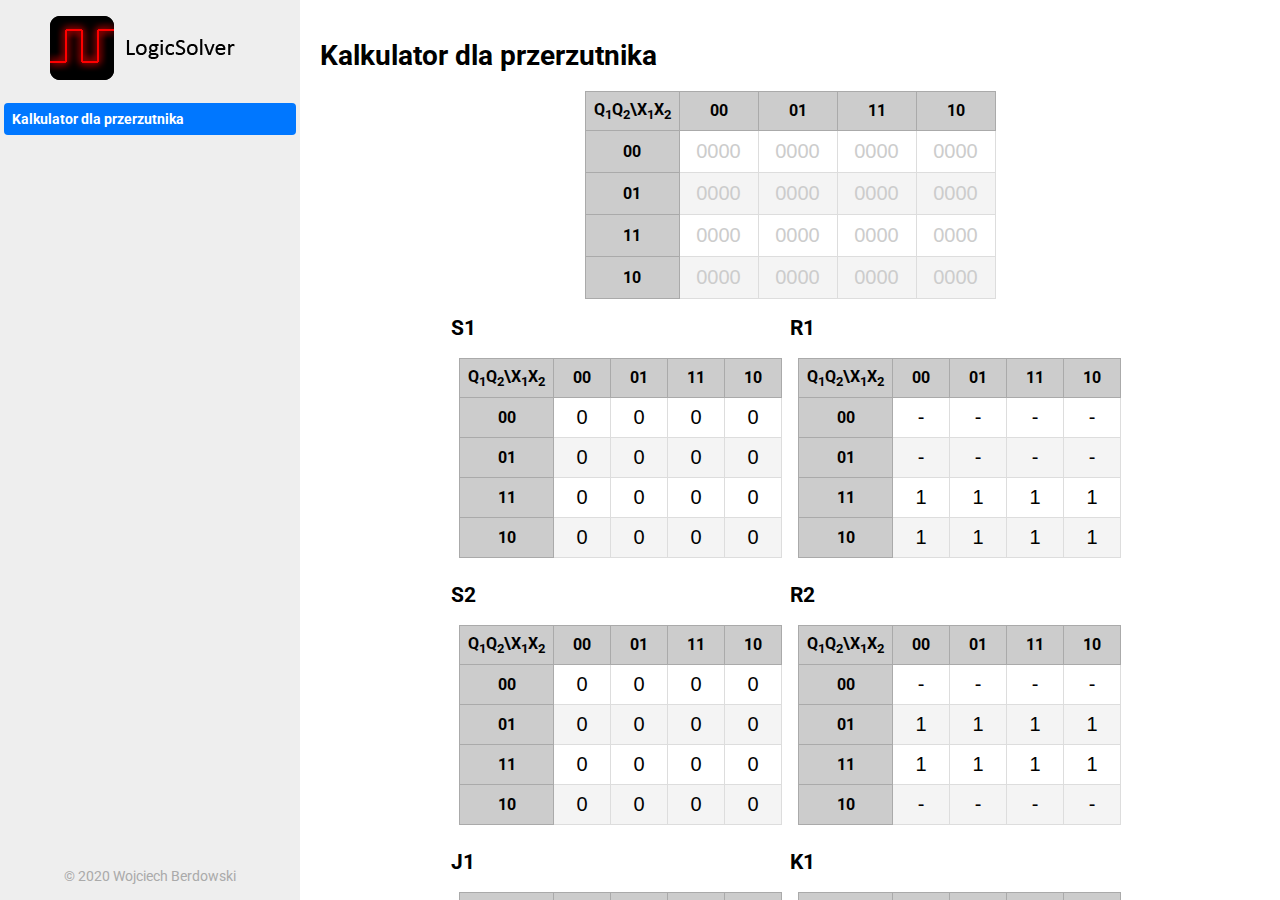
==== index.html @ 9d6afa92 "Add sidebar." ====
<!DOCTYPE html>
<html>
<head>
	<title>LogicSolver</title>
	<meta charset="utf-8"/>
	<link href="https://fonts.googleapis.com/css2?family=Roboto:wght@400;700&display=swap" rel="stylesheet">
	<link rel="shortcut icon" href="res/favicon.png"/>
	<link rel="stylesheet" href="styles/main.css"/>
	<script defer src="app.js"></script>
</head>
<body>
	<div class="sidebar">
		<div class="header">
			<img src="res/logo.png" class="logo">
		</div>
		<div class="nav">
			<div class="nav-item" selected>Kalkulator dla przerzutnika</div>
		</div>
		<div class="footer">
			© 2020 Wojciech Berdowski 
		</div>
	</div>
	<div class="page-content">
		<h1>Kalkulator dla przerzutnika</h1>

		<table id="tabInput">
			<tr><th>Q<sub>1</sub>Q<sub>2</sub>\X<sub>1</sub>X<sub>2</sub></th><th>00</th><th>01</th><th>11</th><th>10</th></tr>
			<tr><th>00</th><td><input type="text"></td><td><input type="text"></td><td><input type="text"></td><td><input type="text"></td></tr>
			<tr><th>01</th><td><input type="text"></td><td><input type="text"></td><td><input type="text"></td><td><input type="text"></td></tr>
			<tr><th>11</th><td><input type="text"></td><td><input type="text"></td><td><input type="text"></td><td><input type="text"></td></tr>
			<tr><th>10</th><td><input type="text"></td><td><input type="text"></td><td><input type="text"></td><td><input type="text"></td></tr>
		</table>

		<div class="results-grid">
			<div class="results-row">
				<div class="results-container">
					<h2>S1</h2>
					<table id="tabs1" class="results"></table>
				</div>

				<div class="results-container">
					<h2>R1</h2>
					<table id="tabr1" class="results"></table>
				</div>
			</div>
			<div class="results-row">
				<div class="results-container">
					<h2>S2</h2>
					<table id="tabs2" class="results"></table>
				</div>

				<div class="results-container">
					<h2>R2</h2>
					<table id="tabr2" class="results"></table>
				</div>
			</div>
		</div>

		<div class="results-grid">
			<div class="results-row">
				<div class="results-container">
					<h2>J1</h2>
					<table id="tabj1" class="results"></table>
				</div>

				<div class="results-container">
					<h2>K1</h2>
					<table id="tabk1" class="results"></table>
				</div>
			</div>
			<div class="results-row">
				<div class="results-container">
					<h2>J2</h2>
					<table id="tabj2" class="results"></table>
				</div>

				<div class="results-container">
					<h2>K2</h2>
					<table id="tabk2" class="results"></table>
				</div>
			</div>
		</div>

		<table id="cheatsheet">
			<tr><th colspan="2">Q<sub>n</sub> -> Q<sub>n+1</sub></th><th>S</th><th>R</th><th>J</th><th>K</th><th>D</th></tr>
			<tr><td>0</td><td>0</td><td>0</td><td>-</td><td>0</td><td>-</td><td>0</td></tr>
			<tr><td>0</td><td>1</td><td>1</td><td>0</td><td>1</td><td>-</td><td>1</td></tr>
			<tr><td>1</td><td>0</td><td>0</td><td>1</td><td>-</td><td>1</td><td>0</td></tr>
			<tr><td>1</td><td>1</td><td>-</td><td>0</td><td>-</td><td>0</td><td>1</td></tr>
		</table>
	</div>
</body>
</html>
---- styles/main.css ----
body {
	font-size: 14px;
	font-family: "Roboto", sans-serif;
	margin: 0;
	height: 100vh;
	display: flex;
	flex-direction: row;
}

button {
	padding: 10px;
	color: #fff;
	background-color: #07f;
	border: none;
	border-radius: 4px;
	font-size: 14px;
	font-family: "Roboto", sans-serif;
	min-width: 100px;
	outline: none;
	cursor: pointer;
}

button:hover {
	background-color: #08f;
}

button:active {
	background-color: #04d;
}

table {
	border-spacing: 0;
	border-collapse: collapse;
}

table td, table th {
	font-size: 20px;
	text-align: center;
}

table th {
	background-color: #ccc;
	color: #000;
	padding: 8px;
	font-size: 16px;
	border: 1px solid #aaa;
}

table td {
	font-family: "Consolas", sans-serif;
	border: 1px solid #ddd;
}

table tr:nth-child(odd) td {
	background: #f4f4f4;
}

table input {
	width: 60px;
	border: none;
	text-align: center;
	padding: 8px;
	font-size: 20px;
	font-family: "Consolas", sans-serif;
	outline: none;
	background: none;
}

table input:focus {
	box-shadow: 0 0 0 3px #07f;
}

table input::placeholder {
	color: #ccc;
}

.page-content {
	flex: 1;
	overflow: auto;
	padding: 20px;
}

#tabInput {
	margin: 0 auto;
}

#cheatsheet {
	margin: 0 auto;
}

.results-grid {
	display: flex;
	flex-direction: column;
}

.results-row {
	margin: 0 auto;
	display: flex;
	flex-direction: row;
}

.results-container {
}

.results {
	margin: 8px;
}

.results td {
	padding: 8px;
	width: 40px;
}

.sidebar {
	max-width: 300px;
	flex: 0.5;
	height: 100vh;
	background-color: #eee;
	display: flex;
	flex-direction: column;
}

.sidebar .nav {
	flex: 1;
}

.footer {
	text-align: center;
	color: #aaa;
	font-size: 14px;
	padding: 16px;
}

.header {
	text-align: center;
	padding: 16px;
}

.nav .nav-item {
	padding: 8px;
	background: #ddd;
	font-weight: bold;
	margin: 4px;
	border-radius: 4px;
	cursor: pointer;
}

.nav .nav-item[selected] {
	background: #07f;
	color: #fff;
}
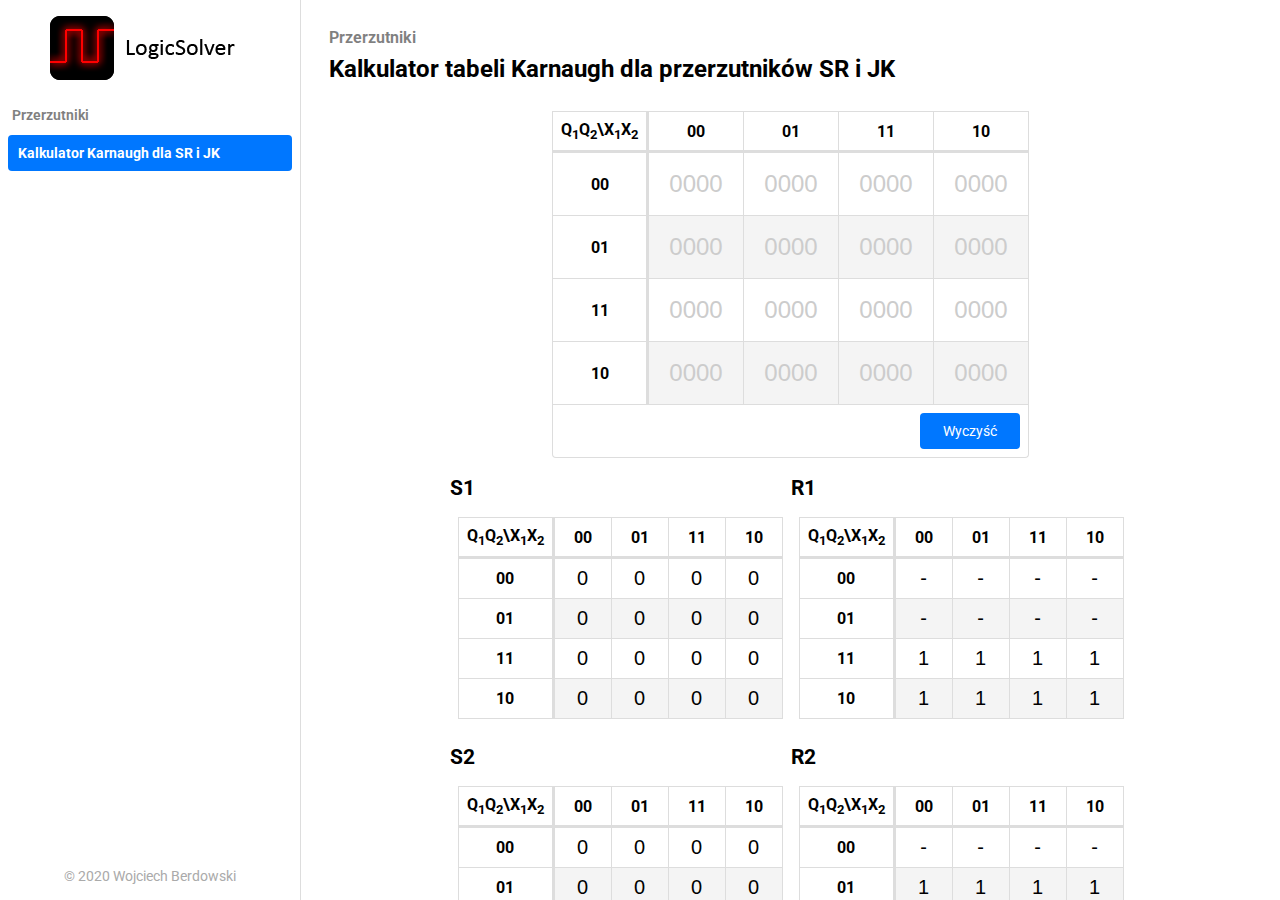
==== commit 1158a5e1: "Change styles." ====
--- a/index.html
+++ b/index.html
@@ -3,6 +3,15 @@
 <head>
 	<title>LogicSolver</title>
 	<meta charset="utf-8"/>
+		<!-- Global site tag (gtag.js) - Google Analytics -->
+	<script async src="https://www.googletagmanager.com/gtag/js?id=UA-38820843-3"></script>
+	<script>
+	  window.dataLayer = window.dataLayer || [];
+	  function gtag(){dataLayer.push(arguments);}
+	  gtag('js', new Date());
+
+	  gtag('config', 'UA-38820843-3');
+	</script>
 	<link href="https://fonts.googleapis.com/css2?family=Roboto:wght@400;700&display=swap" rel="stylesheet">
 	<link rel="shortcut icon" href="res/favicon.png"/>
 	<link rel="stylesheet" href="styles/main.css"/>
@@ -14,44 +23,56 @@
 			<img src="res/logo.png" class="logo">
 		</div>
 		<div class="nav">
-			<div class="nav-item" selected>Kalkulator dla przerzutnika</div>
+			<div class="section-header">Przerzutniki</div>
+			<div class="item" selected>Kalkulator Karnaugh dla SR i JK</div>
 		</div>
 		<div class="footer">
 			© 2020 Wojciech Berdowski 
 		</div>
 	</div>
 	<div class="page-content">
-		<h1>Kalkulator dla przerzutnika</h1>
+		<div class="page-header">
+			<div class="category">Przerzutniki</div>
+			<div class="title">Kalkulator tabeli Karnaugh dla przerzutników SR i JK</div>
+		</div>
 
-		<table id="tabInput">
-			<tr><th>Q<sub>1</sub>Q<sub>2</sub>\X<sub>1</sub>X<sub>2</sub></th><th>00</th><th>01</th><th>11</th><th>10</th></tr>
-			<tr><th>00</th><td><input type="text"></td><td><input type="text"></td><td><input type="text"></td><td><input type="text"></td></tr>
-			<tr><th>01</th><td><input type="text"></td><td><input type="text"></td><td><input type="text"></td><td><input type="text"></td></tr>
-			<tr><th>11</th><td><input type="text"></td><td><input type="text"></td><td><input type="text"></td><td><input type="text"></td></tr>
-			<tr><th>10</th><td><input type="text"></td><td><input type="text"></td><td><input type="text"></td><td><input type="text"></td></tr>
-		</table>
+		<div class="box">
+			<form>
+				<table id="tabInput" class="karnaugh">
+					<tr><th>Q<sub>1</sub>Q<sub>2</sub>\X<sub>1</sub>X<sub>2</sub></th><th>00</th><th>01</th><th>11</th><th>10</th></tr>
+					<tr><th>00</th><td><input type="text"></td><td><input type="text"></td><td><input type="text"></td><td><input type="text"></td></tr>
+					<tr><th>01</th><td><input type="text"></td><td><input type="text"></td><td><input type="text"></td><td><input type="text"></td></tr>
+					<tr><th>11</th><td><input type="text"></td><td><input type="text"></td><td><input type="text"></td><td><input type="text"></td></tr>
+					<tr><th>10</th><td><input type="text"></td><td><input type="text"></td><td><input type="text"></td><td><input type="text"></td></tr>
+				</table>
+				
+				<div class="actions">
+					<input type="reset" class="button focusable" value="Wyczyść">
+				</div>
+			</form>
+		</div>
 
 		<div class="results-grid">
 			<div class="results-row">
 				<div class="results-container">
 					<h2>S1</h2>
-					<table id="tabs1" class="results"></table>
+					<table id="tabs1" class="results karnaugh"></table>
 				</div>
 
 				<div class="results-container">
 					<h2>R1</h2>
-					<table id="tabr1" class="results"></table>
+					<table id="tabr1" class="results karnaugh"></table>
 				</div>
 			</div>
 			<div class="results-row">
 				<div class="results-container">
 					<h2>S2</h2>
-					<table id="tabs2" class="results"></table>
+					<table id="tabs2" class="results karnaugh"></table>
 				</div>
 
 				<div class="results-container">
 					<h2>R2</h2>
-					<table id="tabr2" class="results"></table>
+					<table id="tabr2" class="results karnaugh"></table>
 				</div>
 			</div>
 		</div>
@@ -60,26 +81,28 @@
 			<div class="results-row">
 				<div class="results-container">
 					<h2>J1</h2>
-					<table id="tabj1" class="results"></table>
+					<table id="tabj1" class="results karnaugh"></table>
 				</div>
 
 				<div class="results-container">
 					<h2>K1</h2>
-					<table id="tabk1" class="results"></table>
+					<table id="tabk1" class="results karnaugh"></table>
 				</div>
 			</div>
 			<div class="results-row">
 				<div class="results-container">
 					<h2>J2</h2>
-					<table id="tabj2" class="results"></table>
+					<table id="tabj2" class="results karnaugh"></table>
 				</div>
 
 				<div class="results-container">
 					<h2>K2</h2>
-					<table id="tabk2" class="results"></table>
+					<table id="tabk2" class="results karnaugh"></table>
 				</div>
 			</div>
 		</div>
+
+		<h2>Tabela wzbudzeń przerzutników SR i JK</h2>
 
 		<table id="cheatsheet">
 			<tr><th colspan="2">Q<sub>n</sub> -> Q<sub>n+1</sub></th><th>S</th><th>R</th><th>J</th><th>K</th><th>D</th></tr>
--- a/styles/main.css
+++ b/styles/main.css
@@ -7,7 +7,7 @@
 	flex-direction: row;
 }
 
-button {
+.button {
 	padding: 10px;
 	color: #fff;
 	background-color: #07f;
@@ -20,12 +20,12 @@
 	cursor: pointer;
 }
 
-button:hover {
-	background-color: #08f;
-}
-
-button:active {
-	background-color: #04d;
+.button:active {
+	background-color: #0054b5;
+}
+
+.focusable:focus {
+	box-shadow: 0 0 0 4px rgba(102, 174, 255, 0.5);
 }
 
 table {
@@ -39,11 +39,19 @@
 }
 
 table th {
-	background-color: #ccc;
+	background-color: #fff;
 	color: #000;
 	padding: 8px;
 	font-size: 16px;
-	border: 1px solid #aaa;
+	border: 1px solid #ddd;
+}
+
+.karnaugh th:first-child {
+	border-right: 3px solid #ddd;
+}
+
+.karnaugh tr:first-child th {
+	border-bottom: 3px solid #ddd;
 }
 
 table td {
@@ -59,8 +67,8 @@
 	width: 60px;
 	border: none;
 	text-align: center;
-	padding: 8px;
-	font-size: 20px;
+	padding: 16px;
+	font-size: 24px;
 	font-family: "Consolas", sans-serif;
 	outline: none;
 	background: none;
@@ -80,6 +88,24 @@
 	padding: 20px;
 }
 
+.page-header {
+	padding: 4px;
+	margin-bottom: 20px;
+}
+
+.page-header .category {
+	font-size: 16px;
+	font-weight: bold;
+	color: rgba(0,0,0,0.5);
+	padding: 4px;
+}
+
+.page-header .title {
+	font-size: 24px;
+	font-weight: bold;
+	padding: 4px
+}
+
 #tabInput {
 	margin: 0 auto;
 }
@@ -115,9 +141,10 @@
 	max-width: 300px;
 	flex: 0.5;
 	height: 100vh;
-	background-color: #eee;
+	background-color: #fff;
 	display: flex;
 	flex-direction: column;
+	border-right: 1px solid #ddd;
 }
 
 .sidebar .nav {
@@ -136,16 +163,46 @@
 	padding: 16px;
 }
 
-.nav .nav-item {
-	padding: 8px;
-	background: #ddd;
-	font-weight: bold;
+.nav {
+	padding: 0 4px;
+}
+
+.nav .item {
+	padding: 10px;
+	background: rgba(0,0,0,0.07);
 	margin: 4px;
 	border-radius: 4px;
 	cursor: pointer;
-}
-
-.nav .nav-item[selected] {
+	font-size: 14px;
+}
+
+.nav .item[selected] {
 	background: #07f;
 	color: #fff;
+	font-weight: bold;
+}
+
+.nav .section-header {
+	padding: 8px;
+	font-size: 14px;
+	font-weight: bold;
+	color: rgba(0,0,0,0.5);
+}
+
+.actions {
+	text-align: right;
+	padding: 8px;
+	background: #fff;
+	border-radius: 0 0 4px 4px;
+	border: 1px solid #ddd;
+	border-top: none;
+}
+
+.box {
+	display: flex;
+	justify-content: center;
+}
+
+form {
+	display: inline-block;
 }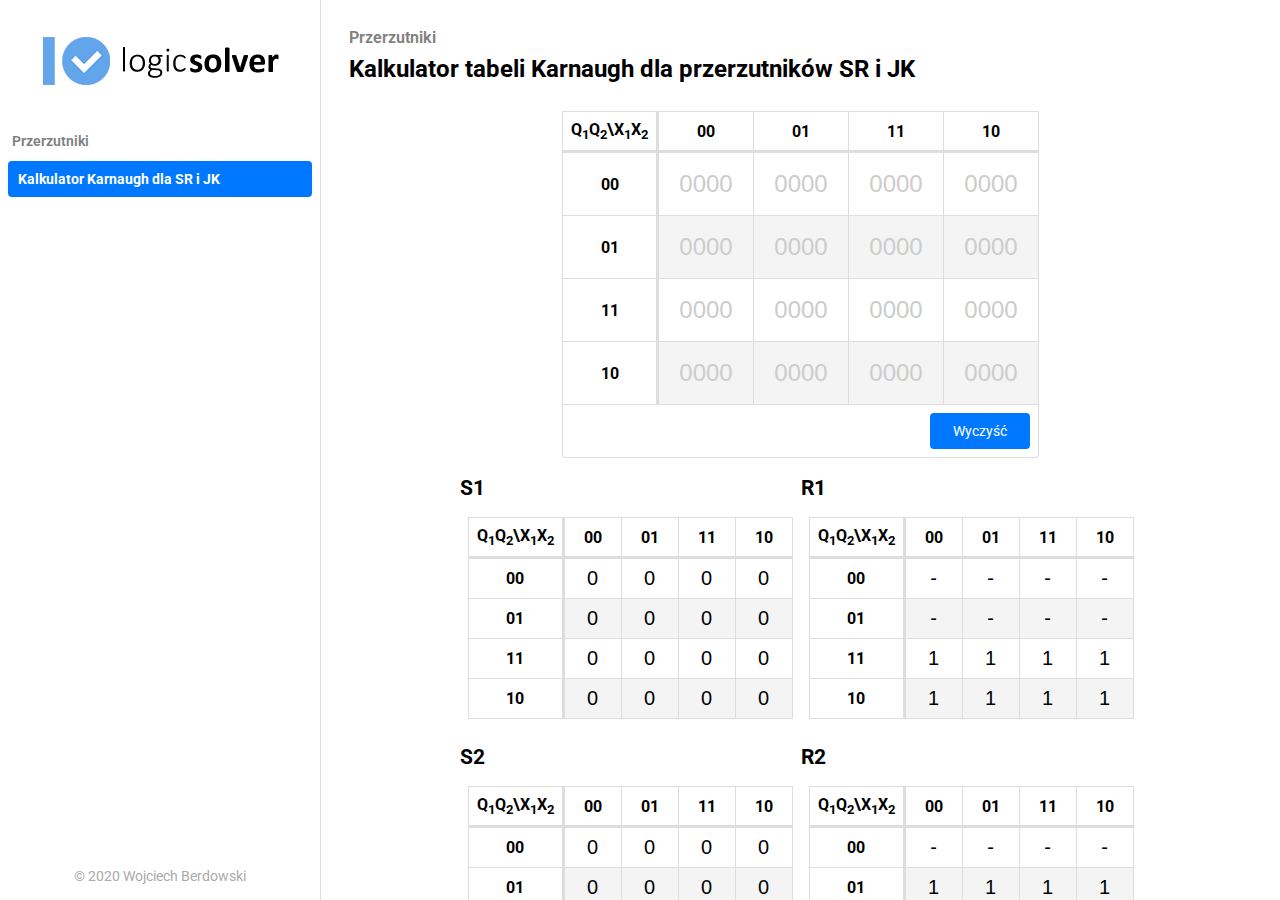
==== commit b891f868: "Change logo and title." ====
--- a/index.html
+++ b/index.html
@@ -1,7 +1,7 @@
 <!DOCTYPE html>
 <html>
 <head>
-	<title>LogicSolver</title>
+	<title>Logic Solver</title>
 	<meta charset="utf-8"/>
 		<!-- Global site tag (gtag.js) - Google Analytics -->
 	<script async src="https://www.googletagmanager.com/gtag/js?id=UA-38820843-3"></script>
--- a/styles/main.css
+++ b/styles/main.css
@@ -138,7 +138,7 @@
 }
 
 .sidebar {
-	max-width: 300px;
+	max-width: 320px;
 	flex: 0.5;
 	height: 100vh;
 	background-color: #fff;
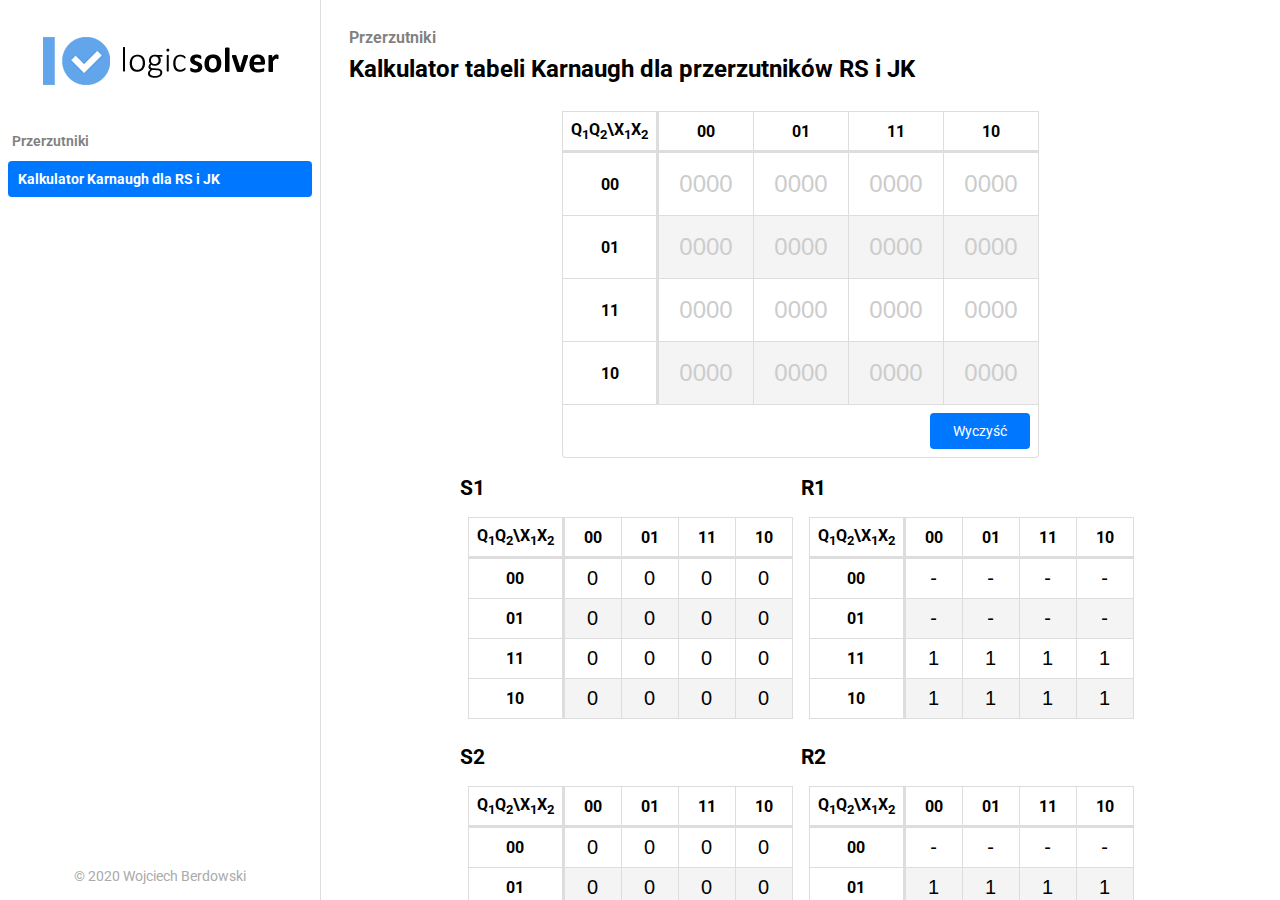
==== commit 6768a419: "Change SR to RS." ====
--- a/index.html
+++ b/index.html
@@ -24,7 +24,7 @@
 		</div>
 		<div class="nav">
 			<div class="section-header">Przerzutniki</div>
-			<div class="item" selected>Kalkulator Karnaugh dla SR i JK</div>
+			<div class="item" selected>Kalkulator Karnaugh dla RS i JK</div>
 		</div>
 		<div class="footer">
 			© 2020 Wojciech Berdowski 
@@ -33,7 +33,7 @@
 	<div class="page-content">
 		<div class="page-header">
 			<div class="category">Przerzutniki</div>
-			<div class="title">Kalkulator tabeli Karnaugh dla przerzutników SR i JK</div>
+			<div class="title">Kalkulator tabeli Karnaugh dla przerzutników RS i JK</div>
 		</div>
 
 		<div class="box">
@@ -102,7 +102,7 @@
 			</div>
 		</div>
 
-		<h2>Tabela wzbudzeń przerzutników SR i JK</h2>
+		<h2>Tabela wzbudzeń przerzutników RS i JK</h2>
 
 		<table id="cheatsheet">
 			<tr><th colspan="2">Q<sub>n</sub> -> Q<sub>n+1</sub></th><th>S</th><th>R</th><th>J</th><th>K</th><th>D</th></tr>
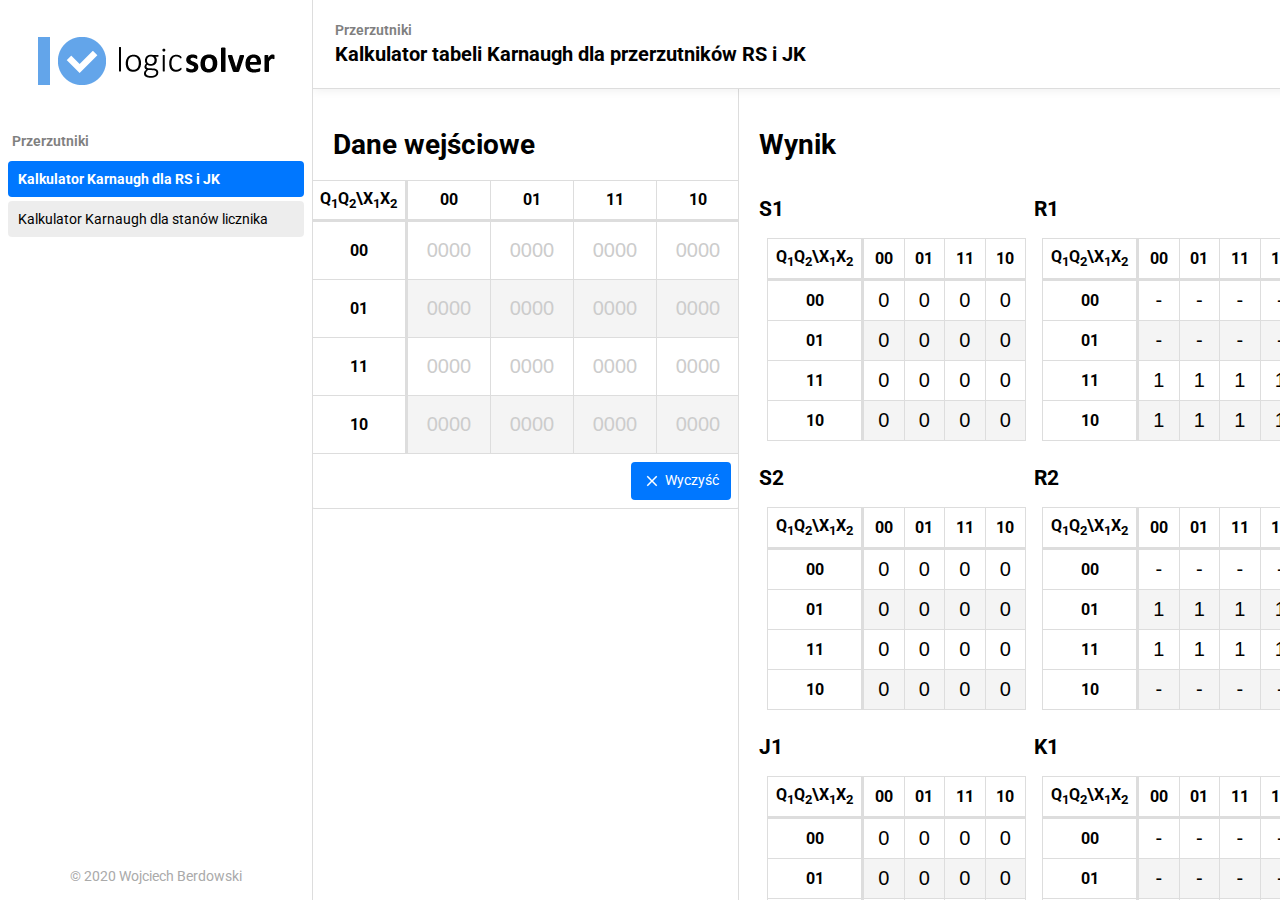
==== commit cb13ca92: "Add async page loading." ====
--- a/index.html
+++ b/index.html
@@ -15,7 +15,7 @@
 	<link href="https://fonts.googleapis.com/css2?family=Roboto:wght@400;700&display=swap" rel="stylesheet">
 	<link rel="shortcut icon" href="res/favicon.png"/>
 	<link rel="stylesheet" href="styles/main.css"/>
-	<script defer src="app.js"></script>
+	<script src="app.js"></script>
 </head>
 <body>
 	<div class="sidebar">
@@ -25,92 +25,21 @@
 		<div class="nav">
 			<div class="section-header">Przerzutniki</div>
 			<div class="item" selected>Kalkulator Karnaugh dla RS i JK</div>
+			<div class="item">Kalkulator Karnaugh dla stanów licznika</div>
 		</div>
 		<div class="footer">
 			© 2020 Wojciech Berdowski 
 		</div>
 	</div>
-	<div class="page-content">
+	<div class="page-section">
 		<div class="page-header">
 			<div class="category">Przerzutniki</div>
 			<div class="title">Kalkulator tabeli Karnaugh dla przerzutników RS i JK</div>
 		</div>
-
-		<div class="box">
-			<form>
-				<table id="tabInput" class="karnaugh">
-					<tr><th>Q<sub>1</sub>Q<sub>2</sub>\X<sub>1</sub>X<sub>2</sub></th><th>00</th><th>01</th><th>11</th><th>10</th></tr>
-					<tr><th>00</th><td><input type="text"></td><td><input type="text"></td><td><input type="text"></td><td><input type="text"></td></tr>
-					<tr><th>01</th><td><input type="text"></td><td><input type="text"></td><td><input type="text"></td><td><input type="text"></td></tr>
-					<tr><th>11</th><td><input type="text"></td><td><input type="text"></td><td><input type="text"></td><td><input type="text"></td></tr>
-					<tr><th>10</th><td><input type="text"></td><td><input type="text"></td><td><input type="text"></td><td><input type="text"></td></tr>
-				</table>
-				
-				<div class="actions">
-					<input type="reset" class="button focusable" value="Wyczyść">
-				</div>
-			</form>
-		</div>
-
-		<div class="results-grid">
-			<div class="results-row">
-				<div class="results-container">
-					<h2>S1</h2>
-					<table id="tabs1" class="results karnaugh"></table>
-				</div>
-
-				<div class="results-container">
-					<h2>R1</h2>
-					<table id="tabr1" class="results karnaugh"></table>
-				</div>
-			</div>
-			<div class="results-row">
-				<div class="results-container">
-					<h2>S2</h2>
-					<table id="tabs2" class="results karnaugh"></table>
-				</div>
-
-				<div class="results-container">
-					<h2>R2</h2>
-					<table id="tabr2" class="results karnaugh"></table>
-				</div>
-			</div>
-		</div>
-
-		<div class="results-grid">
-			<div class="results-row">
-				<div class="results-container">
-					<h2>J1</h2>
-					<table id="tabj1" class="results karnaugh"></table>
-				</div>
-
-				<div class="results-container">
-					<h2>K1</h2>
-					<table id="tabk1" class="results karnaugh"></table>
-				</div>
-			</div>
-			<div class="results-row">
-				<div class="results-container">
-					<h2>J2</h2>
-					<table id="tabj2" class="results karnaugh"></table>
-				</div>
-
-				<div class="results-container">
-					<h2>K2</h2>
-					<table id="tabk2" class="results karnaugh"></table>
-				</div>
-			</div>
-		</div>
-
-		<h2>Tabela wzbudzeń przerzutników RS i JK</h2>
-
-		<table id="cheatsheet">
-			<tr><th colspan="2">Q<sub>n</sub> -> Q<sub>n+1</sub></th><th>S</th><th>R</th><th>J</th><th>K</th><th>D</th></tr>
-			<tr><td>0</td><td>0</td><td>0</td><td>-</td><td>0</td><td>-</td><td>0</td></tr>
-			<tr><td>0</td><td>1</td><td>1</td><td>0</td><td>1</td><td>-</td><td>1</td></tr>
-			<tr><td>1</td><td>0</td><td>0</td><td>1</td><td>-</td><td>1</td><td>0</td></tr>
-			<tr><td>1</td><td>1</td><td>-</td><td>0</td><td>-</td><td>0</td><td>1</td></tr>
-		</table>
+		<div class="page-content"></div>
+		<script>
+			loadSubpage("pages/calc_karnaugh_rs_jk");
+		</script>
 	</div>
 </body>
 </html>--- a/styles/main.css
+++ b/styles/main.css
@@ -28,6 +28,12 @@
 	box-shadow: 0 0 0 4px rgba(102, 174, 255, 0.5);
 }
 
+.button-icon {
+	display: inline-block;
+	vertical-align: middle;
+	margin-right: 4px;
+}
+
 table {
 	border-spacing: 0;
 	border-collapse: collapse;
@@ -64,11 +70,11 @@
 }
 
 table input {
-	width: 60px;
+	width: 48px;
 	border: none;
 	text-align: center;
 	padding: 16px;
-	font-size: 24px;
+	font-size: 20px;
 	font-family: "Consolas", sans-serif;
 	outline: none;
 	background: none;
@@ -82,28 +88,36 @@
 	color: #ccc;
 }
 
+.page-section {
+	display: flex;
+	flex-direction: column;
+	flex: 1;
+	height: 100vh;
+}
+
+.page-header {
+	padding: 20px;
+	border-bottom: 1px solid #ddd;
+	box-shadow: 0 1px 10px rgba(0,0,0,0.07);
+	z-index: 1;
+}
+
+.page-header .category {
+	font-size: 14px;
+	font-weight: bold;
+	color: rgba(0,0,0,0.5);
+	padding: 2px;
+}
+
+.page-header .title {
+	font-size: 20px;
+	font-weight: bold;
+	padding: 2px;
+}
+
 .page-content {
-	flex: 1;
+	display: flex;
 	overflow: auto;
-	padding: 20px;
-}
-
-.page-header {
-	padding: 4px;
-	margin-bottom: 20px;
-}
-
-.page-header .category {
-	font-size: 16px;
-	font-weight: bold;
-	color: rgba(0,0,0,0.5);
-	padding: 4px;
-}
-
-.page-header .title {
-	font-size: 24px;
-	font-weight: bold;
-	padding: 4px
 }
 
 #tabInput {
@@ -145,6 +159,7 @@
 	display: flex;
 	flex-direction: column;
 	border-right: 1px solid #ddd;
+	z-index: 10;
 }
 
 .sidebar .nav {
@@ -205,4 +220,24 @@
 
 form {
 	display: inline-block;
+}
+
+.split {
+	flex: 1;
+	display: flex;
+}
+
+.vertical {
+	flex-direction: row;
+}
+
+.panel {
+	flex: 1;
+	border-right: 1px solid #ddd;
+	padding: 20px;
+	overflow: auto;
+}
+
+.panel:last-of-type {
+	border-right: none;
 }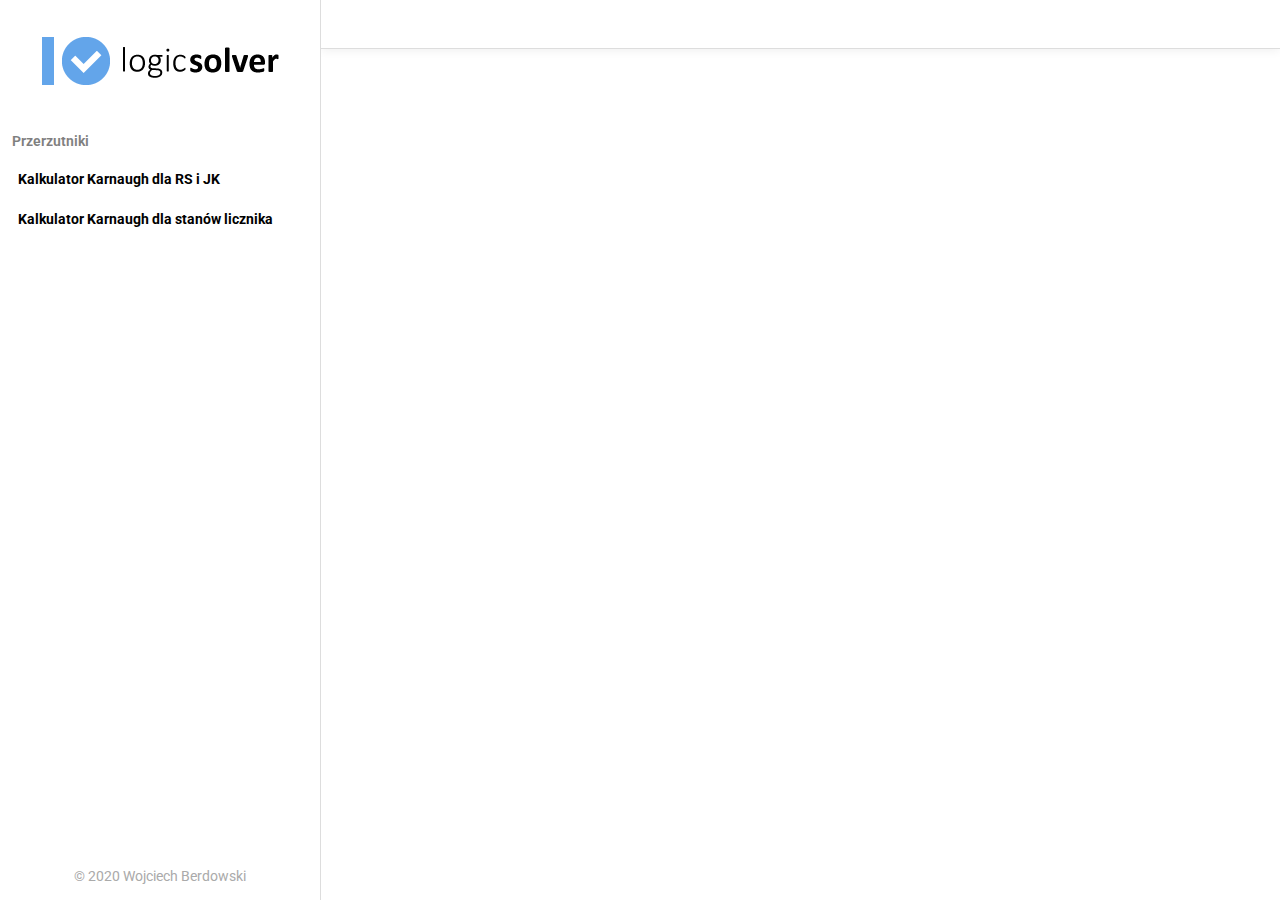
==== commit 1c44ff6d: "Add second page." ====
--- a/index.html
+++ b/index.html
@@ -24,8 +24,8 @@
 		</div>
 		<div class="nav">
 			<div class="section-header">Przerzutniki</div>
-			<div class="item" selected>Kalkulator Karnaugh dla RS i JK</div>
-			<div class="item">Kalkulator Karnaugh dla stanów licznika</div>
+			<div class="item" data="pages/calc_karnaugh_rs_jk">Kalkulator Karnaugh dla RS i JK</div>
+			<div class="item" data="pages/calc_karnaugh_counter">Kalkulator Karnaugh dla stanów licznika</div>
 		</div>
 		<div class="footer">
 			© 2020 Wojciech Berdowski 
@@ -33,13 +33,10 @@
 	</div>
 	<div class="page-section">
 		<div class="page-header">
-			<div class="category">Przerzutniki</div>
-			<div class="title">Kalkulator tabeli Karnaugh dla przerzutników RS i JK</div>
+			<div class="category"></div>
+			<div class="title"></div>
 		</div>
 		<div class="page-content"></div>
-		<script>
-			loadSubpage("pages/calc_karnaugh_rs_jk");
-		</script>
 	</div>
 </body>
 </html>--- a/styles/main.css
+++ b/styles/main.css
@@ -184,17 +184,20 @@
 
 .nav .item {
 	padding: 10px;
-	background: rgba(0,0,0,0.07);
 	margin: 4px;
 	border-radius: 4px;
 	cursor: pointer;
 	font-size: 14px;
+	font-weight: bold;
+}
+
+.nav .item:hover {
+	background: rgba(0,0,0,0.07);
 }
 
 .nav .item[selected] {
 	background: #07f;
 	color: #fff;
-	font-weight: bold;
 }
 
 .nav .section-header {
@@ -205,12 +208,27 @@
 }
 
 .actions {
+	display: flex;
+	flex-direction: row;
 	text-align: right;
 	padding: 8px;
 	background: #fff;
 	border-radius: 0 0 4px 4px;
 	border: 1px solid #ddd;
 	border-top: none;
+	align-items: center;
+}
+
+.hint {
+	display: block;
+	flex: 1;
+	flex-grow: 1;
+	overflow: hidden;
+	color: rgba(0,0,0,0.7);
+	word-wrap: break-word;
+	text-align: left;
+	font-size: 12px;
+	margin-right: 8px;
 }
 
 .box {
@@ -219,7 +237,7 @@
 }
 
 form {
-	display: inline-block;
+	max-width: 432px;
 }
 
 .split {
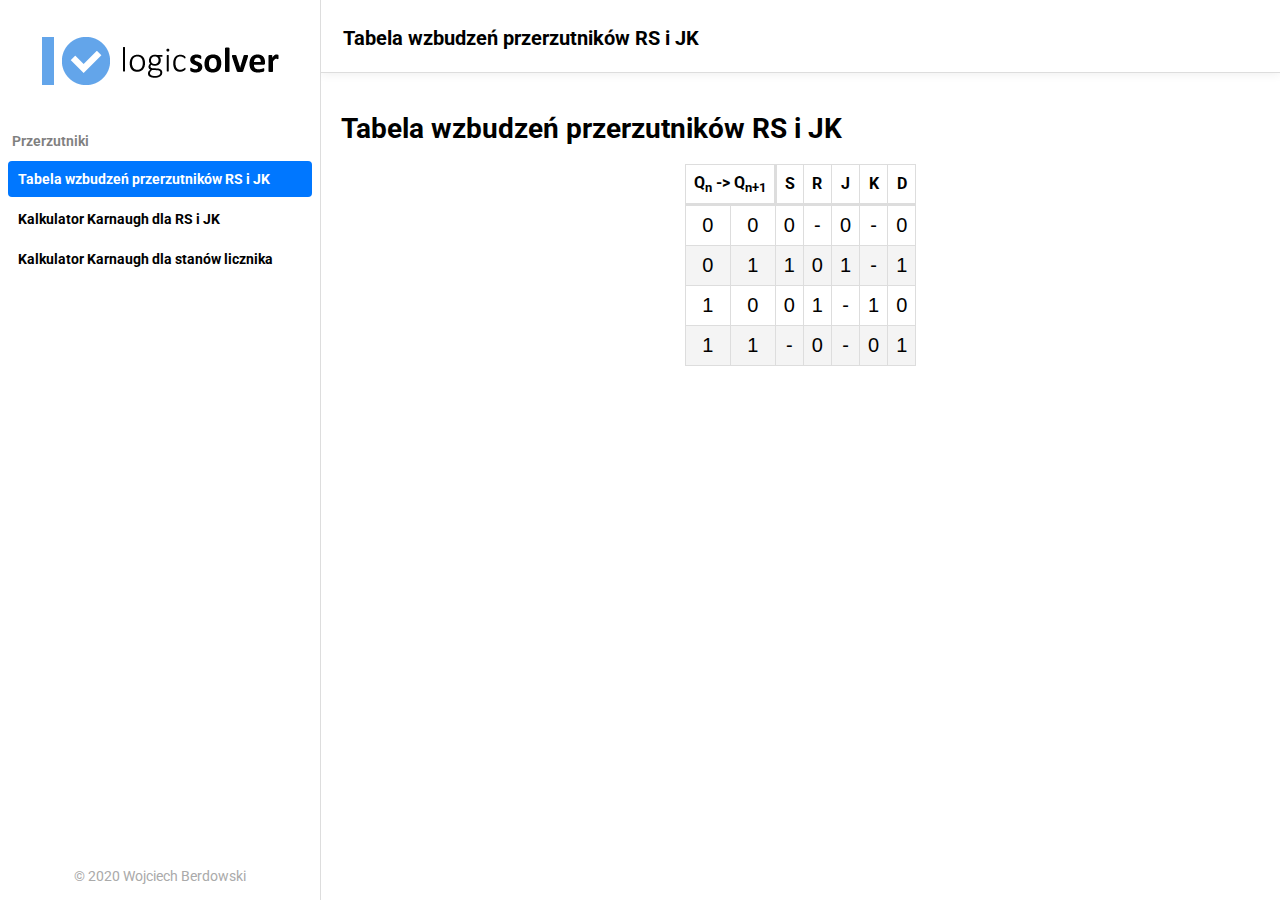
==== commit 57eb23a9: "Fix layout." ====
--- a/index.html
+++ b/index.html
@@ -24,6 +24,7 @@
 		</div>
 		<div class="nav">
 			<div class="section-header">Przerzutniki</div>
+			<div class="item" data="pages/flipflop_table">Tabela wzbudzeń przerzutników RS i JK</div>
 			<div class="item" data="pages/calc_karnaugh_rs_jk">Kalkulator Karnaugh dla RS i JK</div>
 			<div class="item" data="pages/calc_karnaugh_counter">Kalkulator Karnaugh dla stanów licznika</div>
 		</div>
--- a/styles/main.css
+++ b/styles/main.css
@@ -35,6 +35,7 @@
 }
 
 table {
+	width: 100%;
 	border-spacing: 0;
 	border-collapse: collapse;
 }
@@ -70,10 +71,10 @@
 }
 
 table input {
-	width: 48px;
+	width: 100%;
 	border: none;
 	text-align: center;
-	padding: 16px;
+	padding: 16px 0;
 	font-size: 20px;
 	font-family: "Consolas", sans-serif;
 	outline: none;
@@ -118,6 +119,7 @@
 .page-content {
 	display: flex;
 	overflow: auto;
+	flex: 1;
 }
 
 #tabInput {
@@ -144,11 +146,11 @@
 
 .results {
 	margin: 8px;
+	width: auto;
 }
 
 .results td {
 	padding: 8px;
-	width: 40px;
 }
 
 .sidebar {
@@ -237,7 +239,7 @@
 }
 
 form {
-	max-width: 432px;
+	
 }
 
 .split {
